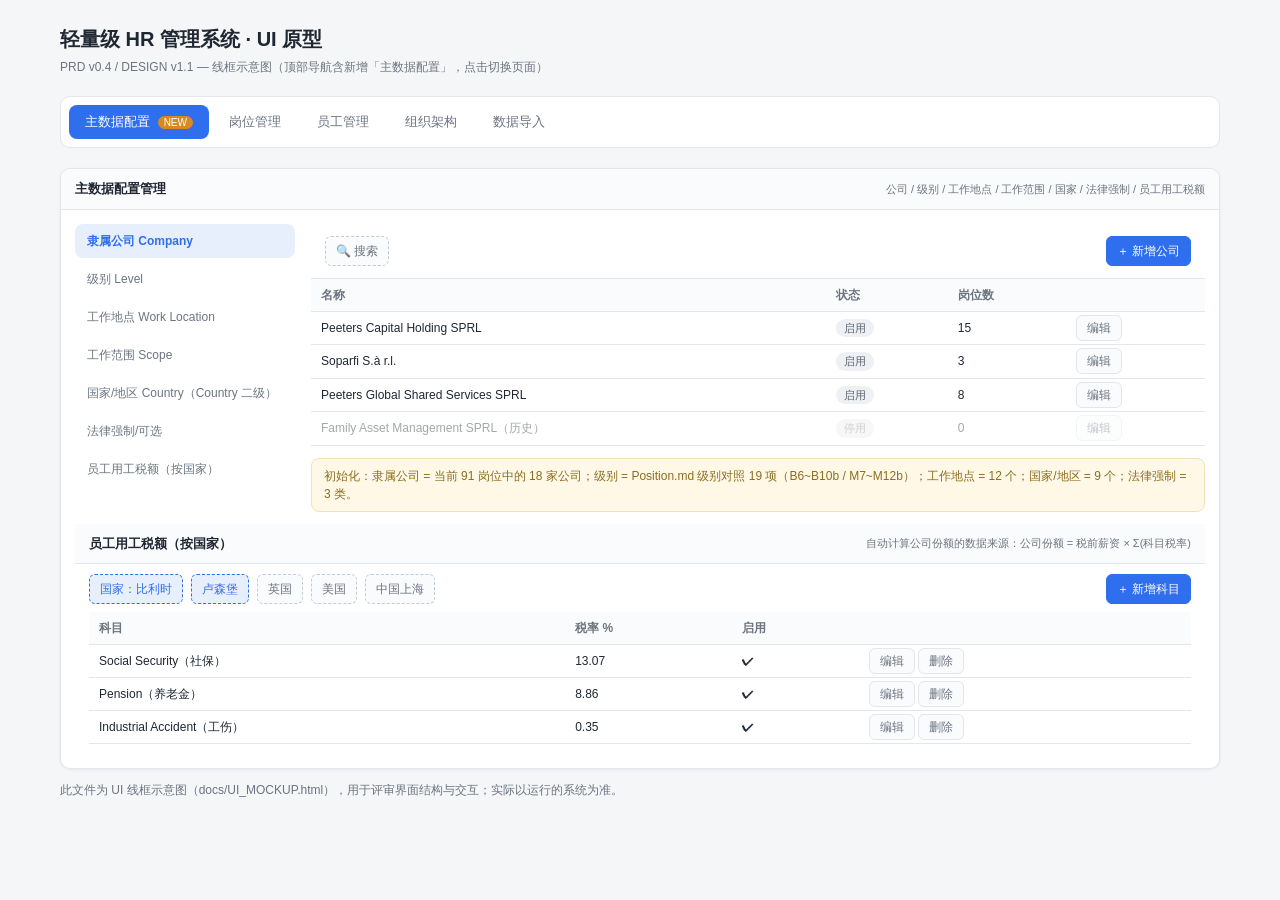
==== docs/UI_MOCKUP.html @ 3762c7f6 "docs: PRD updated to V0.4" ====
<!DOCTYPE html>
<html lang="zh-CN">
<head>
<meta charset="UTF-8">
<meta name="viewport" content="width=device-width, initial-scale=1.0">
<title>轻量级 HR 管理系统 · UI 原型图（v0.4）</title>
<style>
  :root{
    --bg:#f5f6f8; --panel:#fff; --border:#e3e6ea; --text:#1f2733; --muted:#6b7480;
    --primary:#2f6fed; --primary-weak:#e8effc; --danger:#d64545; --ok:#2e9e5b; --warn:#d98a1f;
  }
  *{box-sizing:border-box}
  body{margin:0;font-family:-apple-system,"PingFang SC","Microsoft YaHei","Segoe UI",sans-serif;
       background:var(--bg);color:var(--text);font-size:13px;line-height:1.5}
  .wrap{max-width:1200px;margin:0 auto;padding:24px 20px 80px}
  h1{font-size:20px;margin:0 0 4px}
  .sub{color:var(--muted);margin:0 0 20px;font-size:12px}

  /* 顶部导航（示意当前 app 结构，可点击切换页面） */
  .app-nav{display:flex;gap:4px;background:var(--panel);border:1px solid var(--border);
           border-radius:10px;padding:8px;margin-bottom:20px;flex-wrap:wrap}
  .app-nav button{border:none;background:transparent;padding:8px 16px;border-radius:8px;cursor:pointer;
                  font-size:13px;color:var(--muted);font-weight:500}
  .app-nav button.active{background:var(--primary);color:#fff}
  .app-nav .badge{background:var(--warn);color:#fff;border-radius:10px;font-size:10px;padding:1px 6px;margin-left:4px}

  /* 线框基础 */
  .page{display:none;animation:fade .2s}
  .page.active{display:block}
  @keyframes fade{from{opacity:0}to{opacity:1}}

  .wf{background:var(--panel);border:1px solid var(--border);border-radius:10px;overflow:hidden;box-shadow:0 1px 3px rgba(16,24,40,.06)}
  .wf-head{display:flex;align-items:center;justify-content:space-between;padding:10px 14px;border-bottom:1px solid var(--border);background:#fafbfc}
  .wf-head .title{font-weight:600}
  .wf-head .note{color:var(--muted);font-size:11px}
  .wf-body{padding:14px}

  .toolbar{display:flex;gap:8px;align-items:center;flex-wrap:wrap;padding:12px 14px;border-bottom:1px solid var(--border)}
  .box{border:1px dashed #c3cad4;border-radius:6px;padding:5px 10px;color:var(--muted);font-size:12px;background:#fafbfc;white-space:nowrap}
  .box.sel{border-color:var(--primary);color:var(--primary);background:var(--primary-weak)}
  .box.btn{border-style:solid;border-color:var(--border);cursor:default}
  .box.btn.primary{background:var(--primary);border-color:var(--primary);color:#fff}
  .box.grow{flex:1;border:none;background:none}
  .box input[type=text]{border:1px solid var(--border);border-radius:6px;padding:3px 8px;font-size:12px;width:160px}

  table{width:100%;border-collapse:collapse}
  th,td{text-align:left;padding:7px 10px;border-bottom:1px solid var(--border);font-size:12px}
  th{color:var(--muted);background:#fafbfc;font-weight:600}
  td .num{font-family:ui-monospace,Menlo,monospace;font-weight:600}
  .pill{display:inline-block;padding:1px 8px;border-radius:12px;font-size:11px}
  .pill.open{background:#e8f1ff;color:#1f6fd0}.pill.filled{background:#e5f6ec;color:#1f8a4c}
  .pill.closed{background:#ececec;color:#8a8a8a}.pill.planned{background:#eef0f3;color:#5a6472}
  .pill.vacant{background:#fdf0f0;color:#c0392b}.pill.offered{background:#fff3e0;color:#b26a00}
  .pill.frozen{background:#eceaf7;color:#5b4bb6}
  .pill.mgmt{background:#f1effb;color:#5b4bb6}

  .grid2{display:grid;grid-template-columns:220px 1fr;gap:16px}
  .side{display:flex;flex-direction:column;gap:4px}
  .side .item{padding:8px 12px;border-radius:8px;color:var(--muted);cursor:default;font-size:12px}
  .side .item.active{background:var(--primary-weak);color:var(--primary);font-weight:600}

  .cost-toggle{display:flex;gap:10px;align-items:center}
  .cost-mode{display:flex;gap:14px;border:1px solid var(--border);border-radius:8px;padding:6px 12px;align-items:center}
  .cost-mode input{margin-right:4px}
  .cost-field{display:flex;flex-direction:column;gap:4px}
  .cost-field label{font-size:11px;color:var(--muted)}
  .cost-field input{border:1px solid var(--border);border-radius:6px;padding:5px 8px;font-size:13px}
  .cost-field input.disabled{background:#f2f2f2;color:#b0b0b0}
  .cost-field .tag{font-size:10px;color:var(--ok)}
  .cost-field .tag.off{color:#b0b0b0}

  .orgbox{height:300px;border:1px solid var(--border);border-radius:8px;background:
          linear-gradient(#fafbfc,#fafbfc) padding-box, var(--border) border-box;
          display:flex;align-items:center;justify-content:center;color:var(--muted);position:relative;overflow:hidden}
  .orgbox .tree{font-family:ui-monospace,Menlo,monospace;font-size:12px;color:var(--text);line-height:1.7;text-align:left}
  .orgbox .tree .c{color:#c0392b}
  .orgbox .tree .d{color:var(--muted)}

  .note-box{background:#fff8e6;border:1px solid #f0e2b8;border-radius:8px;padding:8px 12px;color:#8a6d1f;font-size:12px;margin-top:12px}
  .legend{display:flex;gap:16px;margin-top:8px;color:var(--muted);font-size:11px}
  .legend .solid{color:#5a6472}.legend .dotted{color:var(--warn)}
  .legend .bar{display:inline-block;width:20px;height:0;border-top:2px solid currentColor;margin-right:4px;vertical-align:middle}
  .legend .bar.dotted{border-top-style:dashed}
  .mt12{margin-top:12px}
  .dim{opacity:.4}
</style>
</head>
<body>
<div class="wrap">
  <h1>轻量级 HR 管理系统 · UI 原型</h1>
  <p class="sub">PRD v0.4 / DESIGN v1.1 — 线框示意图（顶部导航含新增「主数据配置」，点击切换页面）</p>

  <div class="app-nav">
    <button data-page="master" class="active">主数据配置 <span class="badge">NEW</span></button>
    <button data-page="positions">岗位管理</button>
    <button data-page="employees">员工管理</button>
    <button data-page="orgchart">组织架构</button>
    <button data-page="import">数据导入</button>
  </div>

  <!-- ================= 主数据配置 ================= -->
  <section class="page active" id="page-master">
    <div class="wf">
      <div class="wf-head"><span class="title">主数据配置管理</span><span class="note">公司 / 级别 / 工作地点 / 工作范围 / 国家 / 法律强制 / 员工用工税额</span></div>
      <div class="wf-body">
        <div class="grid2">
          <div class="side">
            <div class="item active">隶属公司 Company</div>
            <div class="item">级别 Level</div>
            <div class="item">工作地点 Work Location</div>
            <div class="item">工作范围 Scope</div>
            <div class="item">国家/地区 Country（Country 二级）</div>
            <div class="item">法律强制/可选</div>
            <div class="item">员工用工税额（按国家）</div>
          </div>
          <div>
            <div class="toolbar">
              <span class="box">🔍 搜索</span>
              <span class="box grow"></span>
              <span class="box btn primary">＋ 新增公司</span>
            </div>
            <table>
              <thead><tr><th>名称</th><th>状态</th><th>岗位数</th><th></th></tr></thead>
              <tbody>
                <tr><td>Peeters Capital Holding SPRL</td><td><span class="pill planned">启用</span></td><td class="num">15</td><td><span class="box btn">编辑</span></td></tr>
                <tr><td>Soparfi S.à r.l.</td><td><span class="pill planned">启用</span></td><td class="num">3</td><td><span class="box btn">编辑</span></td></tr>
                <tr><td>Peeters Global Shared Services SPRL</td><td><span class="pill planned">启用</span></td><td class="num">8</td><td><span class="box btn">编辑</span></td></tr>
                <tr class="dim"><td>Family Asset Management SPRL（历史）</td><td><span class="pill closed">停用</span></td><td class="num">0</td><td><span class="box btn">编辑</span></td></tr>
              </tbody>
            </table>
            <div class="note-box">初始化：隶属公司 = 当前 91 岗位中的 18 家公司；级别 = Position.md 级别对照 19 项（B6~B10b / M7~M12b）；工作地点 = 12 个；国家/地区 = 9 个；法律强制 = 3 类。</div>
          </div>
        </div>

        <div class="mt12">
          <div class="wf-head"><span class="title">员工用工税额（按国家）</span><span class="note">自动计算公司份额的数据来源：公司份额 = 税前薪资 × Σ(科目税率)</span></div>
          <div style="padding:10px 14px">
            <div class="toolbar" style="border:none;padding:0 0 8px">
              <span class="box sel">国家：比利时</span><span class="box sel">卢森堡</span><span class="box">英国</span><span class="box">美国</span><span class="box">中国上海</span>
              <span class="box grow"></span><span class="box btn primary">＋ 新增科目</span>
            </div>
            <table>
              <thead><tr><th>科目</th><th>税率 %</th><th>启用</th><th></th></tr></thead>
              <tbody>
                <tr><td>Social Security（社保）</td><td class="num">13.07</td><td>✔</td><td><span class="box btn">编辑</span> <span class="box btn">删除</span></td></tr>
                <tr><td>Pension（养老金）</td><td class="num">8.86</td><td>✔</td><td><span class="box btn">编辑</span> <span class="box btn">删除</span></td></tr>
                <tr><td>Industrial Accident（工伤）</td><td class="num">0.35</td><td>✔</td><td><span class="box btn">编辑</span> <span class="box btn">删除</span></td></tr>
              </tbody>
            </table>
          </div>
        </div>
      </div>
    </div>
  </section>

  <!-- ================= 岗位管理 ================= -->
  <section class="page" id="page-positions">
    <div class="wf">
      <div class="wf-head"><span class="title">岗位管理</span><span class="note">直线/虚线经理下拉仅显示管理岗（级别 M 开头）</span></div>
      <div class="toolbar">
        <span class="box sel">公司：全部</span><span class="box">范围：全部</span><span class="box">状态：全部</span>
        <span class="box">🔍 搜索</span><span class="box grow"></span>
        <span class="box btn">重置</span><span class="box btn primary">＋ 新建岗位</span>
      </div>
      <table>
        <thead><tr><th>岗位编号</th><th>职位</th><th>隶属公司</th><th>级别</th><th>范围</th><th>状态</th><th>占用员工</th><th>税前薪资</th><th>公司份额</th><th>用工成本</th><th></th></tr></thead>
        <tbody>
          <tr><td class="num">P063-4-5</td><td>Soparfi Managing Director</td><td>Soparfi S.à r.l.</td><td><span class="pill mgmt">M11a</span></td><td>Country·卢森堡</td><td><span class="pill open">招聘中</span></td><td>—</td><td class="num">—</td><td class="num">—</td><td class="num">—</td><td><span class="box btn">详情</span></td></tr>
          <tr><td class="num">P004-1</td><td>Chief Executive Officer</td><td>Peeters Capital Holding SPRL</td><td><span class="pill mgmt">M12b</span></td><td>Global</td><td><span class="pill open">招聘中</span></td><td>—</td><td class="num">—</td><td class="num">—</td><td class="num">—</td><td><span class="box btn">详情</span></td></tr>
          <tr><td class="num">P013-4-1</td><td>Statutory MLRO Manager</td><td>Peeters Global Shared Services SPRL</td><td><span class="pill mgmt">M8a</span></td><td>Country·比利时</td><td><span class="pill filled">在职</span></td><td>张三</td><td class="num">120,000</td><td class="num">26,736</td><td class="num">146,736</td><td><span class="box btn">详情</span></td></tr>
          <tr><td class="num">P017-4-1</td><td>Multi-Entity Receivable &amp; Payable Acct</td><td>Peeters Global Shared Services SPRL</td><td><span class="pill planned">B7a</span></td><td>Country·比利时</td><td><span class="pill open">招聘中</span></td><td>—</td><td class="num">—</td><td class="num">—</td><td class="num">—</td><td><span class="box btn">详情</span></td></tr>
        </tbody>
      </table>

      <div class="wf-head mt12"><span class="title">岗位详情（成本字段区）</span><span class="note">两种模式互斥，未启用置灰</span></div>
      <div class="wf-body">
        <div class="cost-toggle">
          <div class="cost-mode"><input type="radio" name="costmode" id="auto"><label for="auto">自动计算（按国家用工税额）</label></div>
          <div class="cost-mode"><input type="radio" name="costmode" id="manual" checked><label for="manual">手动输入</label></div>
          <span class="box grow"></span>
          <span class="box btn primary" id="calc-btn">重算</span>
        </div>
        <div style="display:grid;grid-template-columns:repeat(3,1fr);gap:12px;margin-top:12px">
          <div class="cost-field"><label>税前薪资（人工）</label><input type="text" value="120,000"><span class="tag">手动模式 · 可编辑</span></div>
          <div class="cost-field"><label>公司份额（人工）</label><input type="text" value="26,736"><span class="tag">手动模式 · 可编辑</span></div>
          <div class="cost-field"><label>用工成本（人工）</label><input type="text" value="146,736"><span class="tag">手动模式 · 可编辑</span></div>
        </div>
        <div class="mt12" style="display:grid;grid-template-columns:repeat(3,1fr);gap:12px">
          <div class="cost-field"><label>税前薪资（人工）</label><input type="text" value="120,000"><span class="tag off">自动模式 · 只读</span></div>
          <div class="cost-field"><label>公司份额（人工）＝ 税前薪资 × Σ税率</label><input type="text" value="26,736" class="disabled"><span class="tag">自动 · 26,736</span></div>
          <div class="cost-field"><label>用工成本（人工）＝ 税前 + 份额</label><input type="text" value="146,736" class="disabled"><span class="tag">自动 · 146,736</span></div>
        </div>
      </div>
    </div>
  </section>

  <!-- ================= 员工管理 ================= -->
  <section class="page" id="page-employees">
    <div class="wf">
      <div class="wf-head"><span class="title">员工管理</span><span class="note">必须挂岗；入职/调岗/离职自动联动岗位状态</span></div>
      <div class="toolbar">
        <span class="box sel">公司：全部</span><span class="box">类型：全部</span><span class="box">在职状态：全部</span>
        <span class="box">🔍 搜索</span><span class="box grow"></span><span class="box btn primary">＋ 新增员工</span>
      </div>
      <table>
        <thead><tr><th>工号</th><th>姓名</th><th>类型</th><th>在职状态</th><th>当前岗位</th><th>隶属公司</th><th>直线经理</th><th></th></tr></thead>
        <tbody>
          <tr><td>E9001</td><td>张三</td><td>正式</td><td><span class="pill filled">在职</span></td><td class="num">P013-4-1 SSC Statutory MLRO</td><td>Peeters Global Shared Services SPRL</td><td class="num">P015-4-1</td><td><span class="box btn">详情</span></td></tr>
          <tr><td>E9002</td><td>李四</td><td>正式</td><td><span class="pill offered">试用期</span></td><td class="num">P063-4-5 Soparfi Managing Director</td><td>Soparfi S.à r.l.</td><td class="num">—</td><td><span class="box btn">详情</span></td></tr>
        </tbody>
      </table>
    </div>
  </section>

  <!-- ================= 组织架构 ================= -->
  <section class="page" id="page-orgchart">
    <div class="wf">
      <div class="wf-head"><span class="title">组织架构图（汇报线树）</span><span class="note">公司聚焦视图 · 导出 MD</span></div>
      <div class="toolbar">
        <span class="box"><input type="checkbox" checked> 虚拟根「家族自然人」</span>
        <span class="box"><input type="checkbox"> 含已关闭岗位</span>
        <span class="box sel">公司：全部 ▾</span>
        <span class="box">范围：全部</span>
        <span class="box">状态：全部</span>
        <span class="box btn" id="focus-btn">🎯 聚焦选中公司</span>
        <span class="box grow"></span>
        <span class="box btn">适应窗口</span>
        <span class="box btn primary" id="export-btn">⬇ 导出 MD ▾</span>
      </div>
      <div class="wf-body">
        <div class="orgbox">
          <div class="tree">
            └─ <b>家族自然人股东</b><br>
            &nbsp;&nbsp;&nbsp;&nbsp;├─ Soparfi S.à r.l.<br>
            &nbsp;&nbsp;&nbsp;&nbsp;│&nbsp;&nbsp;├─ P063-4-5 Soparfi Managing Director（M11a）<span class="d">【直报家族自然人】</span><br>
            &nbsp;&nbsp;&nbsp;&nbsp;│&nbsp;&nbsp;│&nbsp;&nbsp;├─ P004-1 Group Chief Executive（M12b）<span class="d">← 实线=直线</span><br>
            &nbsp;&nbsp;&nbsp;&nbsp;│&nbsp;&nbsp;│&nbsp;&nbsp;│&nbsp;&nbsp;├─ P005-2 Group Global AML Compliance Officer（M10）<br>
            &nbsp;&nbsp;&nbsp;&nbsp;│&nbsp;&nbsp;│&nbsp;&nbsp;│&nbsp;&nbsp;│&nbsp;&nbsp;└─ P006-2 Global MLRO Governance Supervisor（M7）<br>
            &nbsp;&nbsp;&nbsp;&nbsp;│&nbsp;&nbsp;│&nbsp;&nbsp;│&nbsp;&nbsp;├─ P007-2 Global Investment Governance Manager（M10）<br>
            &nbsp;&nbsp;&nbsp;&nbsp;│&nbsp;&nbsp;│&nbsp;&nbsp;│&nbsp;&nbsp;└─ …（P008/P009/P003/P015/P023/P051/P072…）<br>
            &nbsp;&nbsp;&nbsp;&nbsp;│&nbsp;&nbsp;└─ …<br>
            &nbsp;&nbsp;&nbsp;&nbsp;└─ 卢森堡SPF<br>
            &nbsp;&nbsp;&nbsp;&nbsp;&nbsp;&nbsp;&nbsp;&nbsp;└─ P066-1 SPF Asset Compliance Manager（M8a）<br>
            <span class="c">┄┄ P028-4-6 UK Statutory MLRO → P005-2（虚线汇报）</span>
          </div>
        </div>
        <div class="legend">
          <span><span class="bar solid"></span>直线汇报（实线）</span>
          <span><span class="bar dotted"></span>虚线汇报（虚线）</span>
          <span>滚轮缩放 · 拖拽平移 · 点击折叠</span>
        </div>
        <div class="note-box mt12"><b>导出 MD（3 种格式）：</b>
          ① <b>Org-chart</b>＝公司+岗位（无汇报线，按公司分组）；② <b>直线汇报线</b>＝按直线经理层级树；
          ③ <b>虚线汇报线</b>＝岗位 → 虚线经理。生成 .md 下载。
        </div>
      </div>
    </div>
  </section>

  <!-- ================= 数据导入 ================= -->
  <section class="page" id="page-import">
    <div class="wf">
      <div class="wf-head"><span class="title">数据导入</span><span class="note">Position.csv · 幂等 upsert</span></div>
      <div class="wf-body">
        <div style="border:2px dashed var(--border);border-radius:10px;padding:36px;text-align:center;color:var(--muted)">
          📄 点击选择或拖入 Position.csv
          <div style="font-size:11px;margin-top:6px">或 CLI：python -m scripts.import_csv testingdata/Position.csv --reset</div>
        </div>
        <div class="mt12" style="display:flex;gap:12px">
          <div style="flex:1;background:#fafbfc;border:1px solid var(--border);border-radius:8px;padding:12px;text-align:center"><div style="font-size:22px;font-weight:700;color:var(--ok)">91</div><div style="font-size:11px;color:var(--muted)">共解析</div></div>
          <div style="flex:1;background:#fafbfc;border:1px solid var(--border);border-radius:8px;padding:12px;text-align:center"><div style="font-size:22px;font-weight:700;color:var(--ok)">91</div><div style="font-size:11px;color:var(--muted)">新增</div></div>
          <div style="flex:1;background:#fafbfc;border:1px solid var(--border);border-radius:8px;padding:12px;text-align:center"><div style="font-size:22px;font-weight:700">0</div><div style="font-size:11px;color:var(--muted)">更新</div></div>
          <div style="flex:1;background:#fafbfc;border:1px solid var(--border);border-radius:8px;padding:12px;text-align:center"><div style="font-size:22px;font-weight:700;color:var(--ok)">0</div><div style="font-size:11px;color:var(--muted)">错误</div></div>
        </div>
      </div>
    </div>
  </section>

  <p class="sub mt12">此文件为 UI 线框示意图（docs/UI_MOCKUP.html），用于评审界面结构与交互；实际以运行的系统为准。</p>
</div>

<script>
  document.querySelectorAll('.app-nav button').forEach(btn => {
    btn.addEventListener('click', () => {
      document.querySelectorAll('.app-nav button').forEach(b => b.classList.toggle('active', b === btn));
      document.querySelectorAll('.page').forEach(p => p.classList.toggle('active', p.id === 'page-' + btn.dataset.page));
    });
  });
  // 成本模式互斥示意：切换 radio 高亮对应的重算按钮
  document.querySelectorAll('input[name=costmode]').forEach(r => {
    r.addEventListener('change', () => {
      const btn = document.getElementById('calc-btn');
      btn.style.opacity = r.value && r.id === 'auto' ? '1' : '.4';
    });
  });
</script>
</body>
</html>
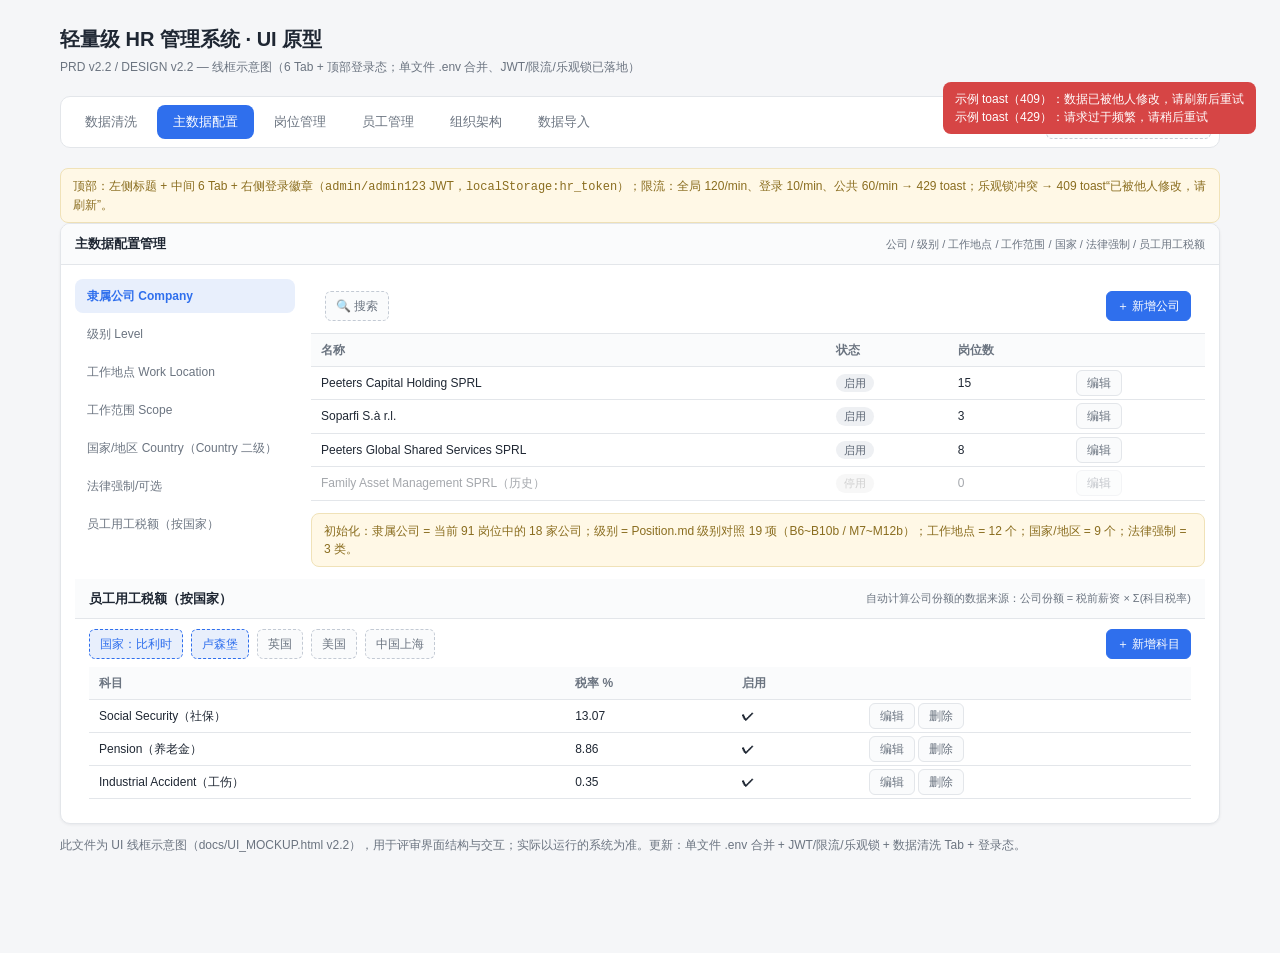
==== commit 5c3ce9f7: "docs: 同步 v2.2 实施态（JWT/乐观锁/限流/单文件 .env） - PRD v2.1→v2.2（2026-08-22）：7D 合并为单文件 .env（DATABASE_URL_{dev," ====
--- a/docs/UI_MOCKUP.html
+++ b/docs/UI_MOCKUP.html
@@ -3,7 +3,7 @@
 <head>
 <meta charset="UTF-8">
 <meta name="viewport" content="width=device-width, initial-scale=1.0">
-<title>轻量级 HR 管理系统 · UI 原型图（v0.4）</title>
+<title>轻量级 HR 管理系统 · UI 原型图（v2.2）</title>
 <style>
   :root{
     --bg:#f5f6f8; --panel:#fff; --border:#e3e6ea; --text:#1f2733; --muted:#6b7480;
@@ -88,15 +88,42 @@
 <body>
 <div class="wrap">
   <h1>轻量级 HR 管理系统 · UI 原型</h1>
-  <p class="sub">PRD v0.4 / DESIGN v1.1 — 线框示意图（顶部导航含新增「主数据配置」，点击切换页面）</p>
+  <p class="sub">PRD v2.2 / DESIGN v2.2 — 线框示意图（6 Tab + 顶部登录态；单文件 .env 合并、JWT/限流/乐观锁已落地）</p>
 
   <div class="app-nav">
-    <button data-page="master" class="active">主数据配置 <span class="badge">NEW</span></button>
+    <button data-page="data_clean">数据清洗</button>
+    <button data-page="master" class="active">主数据配置</button>
     <button data-page="positions">岗位管理</button>
     <button data-page="employees">员工管理</button>
     <button data-page="orgchart">组织架构</button>
     <button data-page="import">数据导入</button>
+    <span class="box" style="margin-left:auto">👤 admin · admin <span class="box btn">退出</span></span>
   </div>
+  <div class="note-box">顶部：左侧标题 + 中间 6 Tab + 右侧登录徽章（<code>admin/admin123</code> JWT，<code>localStorage:hr_token</code>）；限流：全局 120/min、登录 10/min、公共 60/min → 429 toast；乐观锁冲突 → 409 toast“已被他人修改，请刷新”。</div>
+
+  <!-- ================= 数据清洗 ================= -->
+  <section class="page" id="page-data_clean">
+    <div class="wf">
+      <div class="wf-head"><span class="title">数据清洗</span><span class="note">上传 Org-Chart.md → 解析清洗 → 输出 Position.csv 格式 CSV → 导入系统</span></div>
+      <div class="wf-body">
+        <div style="border:2px dashed var(--border);border-radius:10px;padding:28px;text-align:center;color:var(--muted)">
+          📄 点击选择或拖入 Org-Chart.md
+          <div style="font-size:11px;margin-top:6px">支持 <code>```tree</code> / <code># 完整组织架构树</code> 两种格式；提取 🧑‍💼/👨‍👩‍👧/📋 三类岗位</div>
+        </div>
+        <div class="mt12" style="display:flex;gap:10px">
+          <div style="flex:1;background:#fafbfc;border:1px solid var(--border);border-radius:8px;padding:10px;text-align:center"><div style="font-weight:700">68</div><div style="font-size:11px;color:var(--muted)">解析岗位</div></div>
+          <div style="flex:1;background:#e8f6ec;border:1px solid var(--border);border-radius:8px;padding:10px;text-align:center"><div style="font-weight:700;color:var(--ok)">57</div><div style="font-size:11px;color:var(--muted)">✅ 通过</div></div>
+          <div style="flex:1;background:#eef4fd;border:1px solid var(--border);border-radius:8px;padding:10px;text-align:center"><div style="font-weight:700;color:var(--primary)">11</div><div style="font-size:11px;color:var(--muted)">🔧 已修复</div></div>
+          <div style="flex:1;background:#fff8e6;border:1px solid #f0e2b8;border-radius:8px;padding:10px;text-align:center"><div style="font-weight:700">2</div><div style="font-size:11px;color:var(--muted)">⚠️ 警告</div></div>
+        </div>
+        <div class="note-box">8 关键字段：职位名 / 类型 / 公司 / 级别 / 国家范围 / 开启日 / 工作地点（从公司名推断） / 法律强制；下游可下载 CSV 或一键导入（复用 <code>/imports</code> upsert）。</div>
+        <div class="mt12" style="border:1px solid var(--border);border-radius:8px;padding:8px">
+          <div style="font-weight:600;font-size:12px;margin-bottom:6px">清洗结果 CSV（Position.csv 17 列） <span class="box btn">复制</span> <span class="box btn">下载</span> <span class="box btn primary">✓ 确认导入</span></div>
+          <div style="font-family:ui-monospace,Menlo,monospace;font-size:11px;color:var(--muted);background:#fafbfc;padding:6px;border-radius:6px">职位,职位类型,岗位编号,隶属公司,级别,国家或地区,职位开启日,...</div>
+        </div>
+      </div>
+    </div>
+  </section>
 
   <!-- ================= 主数据配置 ================= -->
   <section class="page active" id="page-master">
@@ -172,7 +199,8 @@
         </tbody>
       </table>
 
-      <div class="wf-head mt12"><span class="title">岗位详情（成本字段区）</span><span class="note">两种模式互斥，未启用置灰</span></div>
+      <div class="note-box">编辑保存携带 <code>version</code>（来自 <code>GET /positions/{id}</code>）；若他人已修改 → 后端 409，前端 toast“数据已被他人修改，请刷新后重试”；含直线/虚线经理环检测、管理岗限定。</div>
+      <div class="wf-head mt12"><span class="title">岗位详情（成本字段区）</span><span class="note">两种模式互斥，未启用置灰；version 透传；429 限流提示</span></div>
       <div class="wf-body">
         <div class="cost-toggle">
           <div class="cost-mode"><input type="radio" name="costmode" id="auto"><label for="auto">自动计算（按国家用工税额）</label></div>
@@ -194,10 +222,25 @@
     </div>
   </section>
 
+  <!-- ================= 登录态（JWT） ================= -->
+  <section class="page" id="page-auth" style="display:none">
+    <div class="wf" style="max-width:420px;margin:0 auto">
+      <div class="wf-head"><span class="title">登录</span><span class="note">JWT · admin/admin123</span></div>
+      <div class="wf-body">
+        <div style="display:grid;gap:10px">
+          <div class="cost-field"><label>用户名 *</label><input type="text" value="admin"></div>
+          <div class="cost-field"><label>密码 *</label><input type="text" value="••••••••"></div>
+          <div class="note-box">登录 → <code>POST /auth/login</code> → <code>access_token</code> 存 <code>localStorage:hr_token</code>；后续 <code>Authorization: Bearer</code> 自动携带；401 弹登录，429 “请求过于频繁”。</div>
+          <div style="display:flex;justify-content:flex-end;gap:8px"><span class="box btn">取消</span><span class="box btn primary">登录</span></div>
+        </div>
+      </div>
+    </div>
+  </section>
+
   <!-- ================= 员工管理 ================= -->
   <section class="page" id="page-employees">
     <div class="wf">
-      <div class="wf-head"><span class="title">员工管理</span><span class="note">必须挂岗；入职/调岗/离职自动联动岗位状态</span></div>
+      <div class="wf-head"><span class="title">员工管理</span><span class="note">必须挂岗；入职/调岗/离职自动联动岗位状态；离职携带 version，409 需刷新</span></div>
       <div class="toolbar">
         <span class="box sel">公司：全部</span><span class="box">类型：全部</span><span class="box">在职状态：全部</span>
         <span class="box">🔍 搜索</span><span class="box grow"></span><span class="box btn primary">＋ 新增员工</span>
@@ -276,7 +319,8 @@
     </div>
   </section>
 
-  <p class="sub mt12">此文件为 UI 线框示意图（docs/UI_MOCKUP.html），用于评审界面结构与交互；实际以运行的系统为准。</p>
+  <div class="note-box mt12" style="position:fixed;top:70px;right:24px;background:#d64545;color:#fff;border:none;max-width:320px">示例 toast（409）：数据已被他人修改，请刷新后重试<br>示例 toast（429）：请求过于频繁，请稍后重试</div>
+  <p class="sub mt12">此文件为 UI 线框示意图（docs/UI_MOCKUP.html v2.2），用于评审界面结构与交互；实际以运行的系统为准。更新：单文件 .env 合并 + JWT/限流/乐观锁 + 数据清洗 Tab + 登录态。</p>
 </div>
 
 <script>
